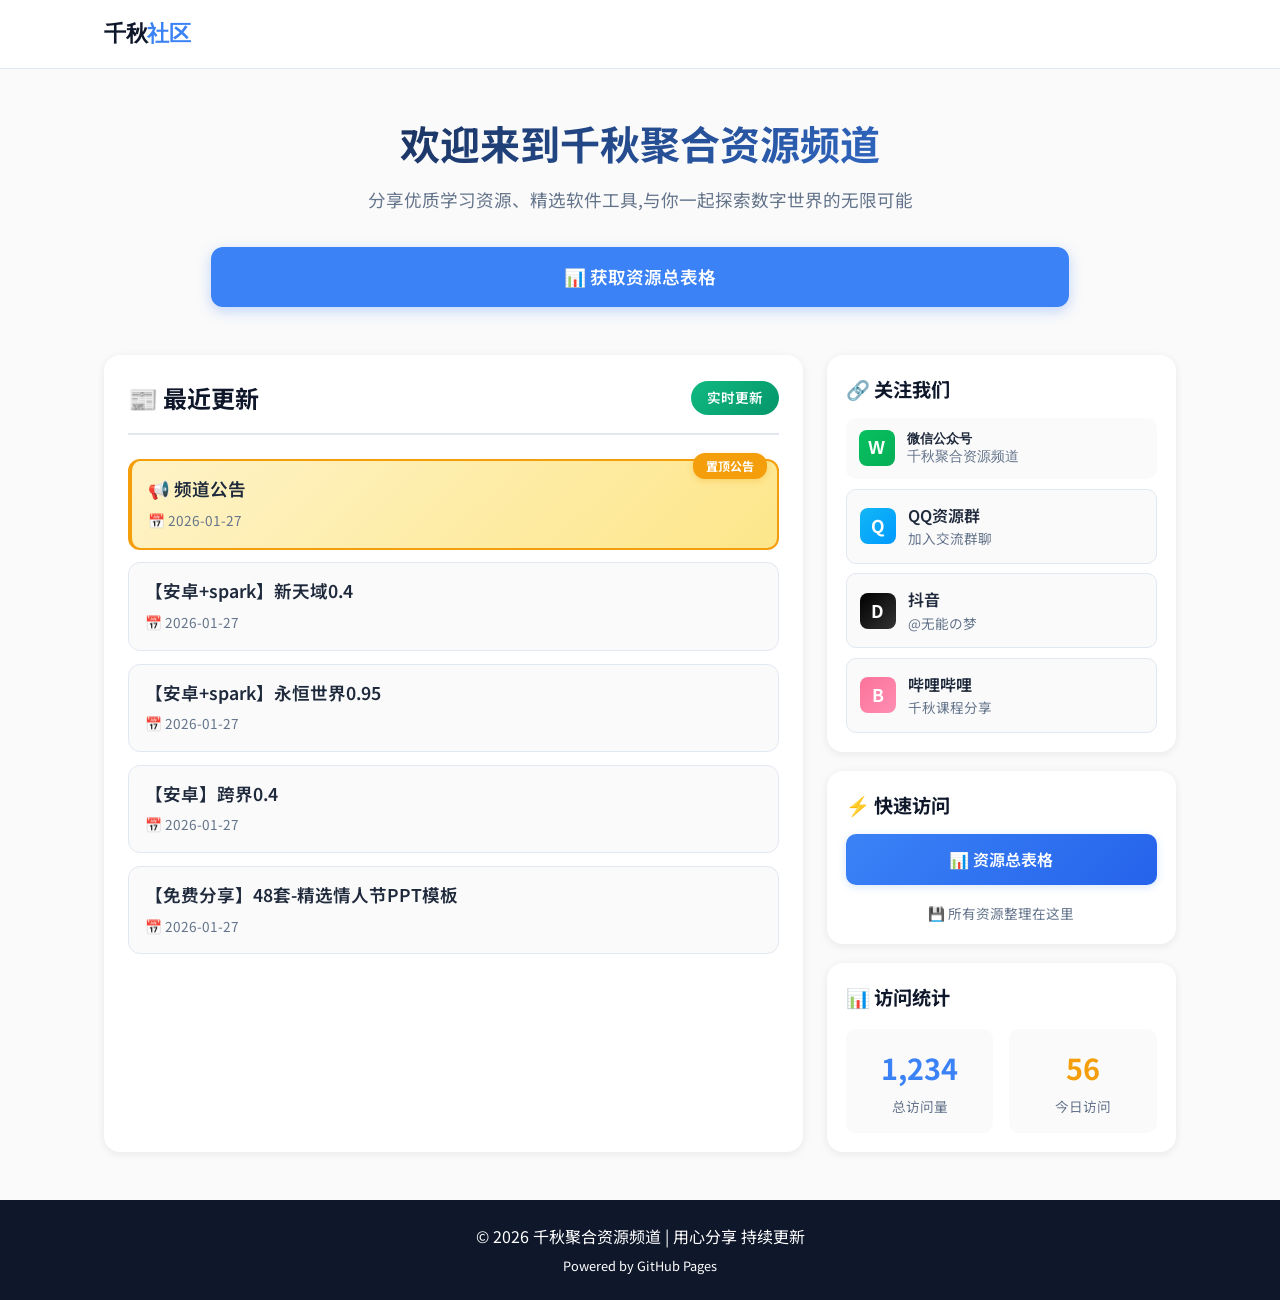
==== index.html @ b5b99cd2 "Update index.html" ====
<!DOCTYPE html>
<html lang="zh-CN">
<head>
    <meta http-equiv="Content-Type" content="text/html; charset=UTF-8">
    <meta name="viewport" content="width=device-width, initial-scale=1.0, maximum-scale=1.0, user-scalable=no">
    <title>千秋聚合资源频道 - 你的数字资源分享空间</title>
    <link href="https://fonts.googleapis.com/css2?family=Noto+Sans+SC:wght@400;500;600;700&family=JetBrains+Mono:wght@700&display=swap" rel="stylesheet">
    <style>
        :root {
            --primary: #0F172A;
            --secondary: #3B82F6;
            --accent: #F59E0B;
            --bg: #FAFAFA;
            --card-bg: #FFFFFF;
            --text: #1E293B;
            --text-muted: #64748B;
            --border: #E2E8F0;
            --shadow: rgba(15, 23, 42, 0.08);
        }

        * {
            margin: 0;
            padding: 0;
            box-sizing: border-box;
        }

        body {
            font-family: 'Noto Sans SC', sans-serif;
            background: var(--bg);
            color: var(--text);
            line-height: 1.6;
            overflow-x: hidden;
            -webkit-font-smoothing: antialiased;
        }

        /* 头部导航 */
        .header {
            background: var(--card-bg);
            border-bottom: 1px solid var(--border);
            position: sticky;
            top: 0;
            z-index: 1000;
            backdrop-filter: blur(10px);
            background: rgba(255, 255, 255, 0.95);
        }

        .nav-container {
            max-width: 1200px;
            margin: 0 auto;
            padding: 1rem 5%;
            display: flex;
            justify-content: space-between;
            align-items: center;
        }

        .logo {
            font-size: 1.4rem;
            font-weight: 700;
            color: var(--primary);
            font-family: 'JetBrains Mono', monospace;
            letter-spacing: -0.02em;
        }

        .logo span {
            color: var(--secondary);
        }

        /* Hero 区域 */
        .hero {
            max-width: 1200px;
            margin: 0 auto;
            padding: 3rem 5% 2rem;
            text-align: center;
        }

        .hero h1 {
            font-size: clamp(1.8rem, 5vw, 2.5rem);
            font-weight: 700;
            margin-bottom: 1rem;
            line-height: 1.3;
            background: linear-gradient(135deg, var(--primary), var(--secondary));
            -webkit-background-clip: text;
            -webkit-text-fill-color: transparent;
            background-clip: text;
        }

        .hero p {
            font-size: clamp(1rem, 3vw, 1.1rem);
            color: var(--text-muted);
            max-width: 600px;
            margin: 0 auto 2rem;
            padding: 0 1rem;
            line-height: 1.7;
        }

        /* 主要CTA按钮 - 适配APK打包 */
        .primary-cta {
            display: inline-flex;
            align-items: center;
            gap: 0.5rem;
            background: var(--secondary);
            color: white;
            padding: 1rem clamp(1.5rem, 8vw, 2.5rem);
            border-radius: 12px;
            font-size: clamp(1rem, 3vw, 1.1rem);
            font-weight: 600;
            text-decoration: none;
            transition: all 0.3s ease;
            box-shadow: 0 4px 14px rgba(59, 130, 246, 0.3);
            cursor: pointer;
            border: none;
            min-height: 50px;
            min-width: 80%;
            justify-content: center;
            /* 增加APK兼容样式 */
            -webkit-user-select: none;
            user-select: none;
            outline: none;
        }

        .primary-cta:hover {
            transform: translateY(-2px);
            box-shadow: 0 6px 20px rgba(59, 130, 246, 0.4);
        }

        /* 主内容区 */
        .container {
            max-width: 1200px;
            margin: 0 auto;
            padding: 1rem 5%;
            display: grid;
            grid-template-columns: 2fr 1fr;
            gap: 1.5rem;
        }

        /* 最新文章区域 */
        .articles-section {
            background: var(--card-bg);
            border-radius: 16px;
            padding: 1.5rem;
            box-shadow: 0 2px 8px var(--shadow);
        }

        .section-header {
            display: flex;
            justify-content: space-between;
            align-items: center;
            margin-bottom: 1.5rem;
            padding-bottom: 1rem;
            border-bottom: 2px solid var(--border);
        }

        .section-title {
            font-size: clamp(1.2rem, 4vw, 1.5rem);
            font-weight: 700;
            color: var(--primary);
        }

        .update-badge {
            background: linear-gradient(135deg, #10B981, #059669);
            color: white;
            padding: 0.4rem 1rem;
            border-radius: 20px;
            font-size: clamp(0.75rem, 2vw, 0.85rem);
            font-weight: 600;
            animation: pulse 2s infinite;
            white-space: nowrap;
        }

        @keyframes pulse {
            0%, 100% { opacity: 1; }
            50% { opacity: 0.8; }
        }

        .article-list {
            display: flex;
            flex-direction: column;
            gap: 0.8rem;
        }

        .article-item {
            padding: 1rem;
            border-radius: 12px;
            background: var(--bg);
            border: 1px solid var(--border);
            transition: all 0.3s ease;
            cursor: pointer;
            position: relative;
            touch-action: manipulation;
        }

        .article-item:hover {
            transform: translateX(4px);
            border-color: var(--secondary);
            box-shadow: 0 4px 12px var(--shadow);
        }

        /* 公告样式 */
        .article-item.announcement {
            background: linear-gradient(135deg, #FEF3C7, #FDE68A);
            border: 2px solid var(--accent);
            border-left: 4px solid var(--accent);
        }

        .article-item.announcement .article-title::before {
            content: "📢 ";
        }

        .announcement-badge {
            position: absolute;
            top: -8px;
            right: 10px;
            background: var(--accent);
            color: white;
            padding: 0.2rem 0.8rem;
            border-radius: 12px;
            font-size: 0.75rem;
            font-weight: 700;
            box-shadow: 0 2px 6px rgba(245, 158, 11, 0.3);
        }

        .article-title {
            font-size: clamp(1rem, 3vw, 1.1rem);
            font-weight: 600;
            color: var(--text);
            margin-bottom: 0.5rem;
            line-height: 1.4;
        }

        .article-meta {
            display: flex;
            gap: 1rem;
            font-size: clamp(0.75rem, 2vw, 0.85rem);
            color: var(--text-muted);
        }

        .article-date {
            display: flex;
            align-items: center;
            gap: 0.3rem;
        }

        /* 侧边栏 */
        .sidebar {
            display: flex;
            flex-direction: column;
            gap: 1.2rem;
        }

        .sidebar-card {
            background: var(--card-bg);
            border-radius: 16px;
            padding: 1.2rem;
            box-shadow: 0 2px 8px var(--shadow);
        }

        .sidebar-card h3 {
            font-size: clamp(1rem, 3vw, 1.2rem);
            font-weight: 700;
            margin-bottom: 0.8rem;
            color: var(--primary);
        }

        /* 社交媒体卡片 */
        .social-links {
            display: flex;
            flex-direction: column;
            gap: 0.6rem;
        }

        .social-link {
            display: flex;
            align-items: center;
            gap: 0.8rem;
            padding: 0.8rem;
            background: var(--bg);
            border-radius: 10px;
            text-decoration: none;
            color: var(--text);
            transition: all 0.3s ease;
            border: 1px solid var(--border);
            touch-action: manipulation;
            min-height: 60px;
            /* 增加APK兼容样式 */
            -webkit-user-select: none;
            user-select: none;
            outline: none;
        }

        .social-link:hover {
            transform: translateX(4px);
            border-color: var(--secondary);
            box-shadow: 0 2px 8px var(--shadow);
        }

        .social-icon {
            width: 36px;
            height: 36px;
            border-radius: 8px;
            display: flex;
            align-items: center;
            justify-content: center;
            font-weight: 700;
            font-size: 1.1rem;
            color: white;
            flex-shrink: 0;
        }

        .wechat { background: linear-gradient(135deg, #07C160, #06AE56); }
        .douyin { background: linear-gradient(135deg, #000000, #333333); }
        .bilibili { background: linear-gradient(135deg, #FB7299, #FF8EB3); }
        .qq { background: linear-gradient(135deg, #12B7F5, #0099FF); }

        /* 快速访问 */
        .quick-access {
            display: flex;
            flex-direction: column;
            gap: 0.6rem;
        }

        .access-btn {
            padding: 0.8rem;
            background: linear-gradient(135deg, var(--secondary), #2563EB);
            color: white;
            text-decoration: none;
            border-radius: 10px;
            text-align: center;
            font-weight: 600;
            transition: all 0.3s ease;
            box-shadow: 0 2px 8px rgba(59, 130, 246, 0.2);
            touch-action: manipulation;
            min-height: 50px;
            display: flex;
            align-items: center;
            justify-content: center;
            /* 增加APK兼容样式 */
            -webkit-user-select: none;
            user-select: none;
            outline: none;
        }

        .access-btn:hover {
            transform: translateY(-2px);
            box-shadow: 0 4px 12px rgba(59, 130, 246, 0.3);
        }

        /* 页脚 */
        .footer {
            background: var(--primary);
            color: white;
            text-align: center;
            padding: 1.5rem 5%;
            margin-top: 2rem;
        }

        .footer p {
            font-size: clamp(0.8rem, 2vw, 1rem);
            line-height: 1.5;
        }

        /* 二维码弹窗 - 修复图片显示问题 */
        .modal {
            display: none;
            position: fixed;
            z-index: 2000;
            left: 0;
            top: 0;
            width: 100%;
            height: 100%;
            background-color: rgba(0, 0, 0, 0.7);
            animation: fadeIn 0.3s ease;
            padding: 1rem;
        }

        .modal.active {
            display: flex;
            align-items: center;
            justify-content: center;
        }

        @keyframes fadeIn {
            from { opacity: 0; }
            to { opacity: 1; }
        }

        .modal-content {
            background: var(--card-bg);
            padding: clamp(1.5rem, 8vw, 2.5rem);
            border-radius: 20px;
            text-align: center;
            max-width: 90%;
            width: 400px;
            box-shadow: 0 10px 40px rgba(0, 0, 0, 0.2);
            animation: slideUp 0.3s ease;
            position: relative;
        }

        @keyframes slideUp {
            from { 
                opacity: 0;
                transform: translateY(20px); 
            }
            to { 
                opacity: 1;
                transform: translateY(0); 
            }
        }

        .modal-content h3 {
            color: var(--primary);
            margin-bottom: 1rem;
            font-size: clamp(1.2rem, 4vw, 1.5rem);
        }

        .modal-content p {
            color: var(--text-muted);
            margin-bottom: 1.5rem;
            font-size: clamp(0.9rem, 3vw, 1rem);
            line-height: 1.6;
        }

        /* 修复二维码容器样式 */
        .qr-code-container {
            background: white;
            padding: 1rem;
            border-radius: 12px;
            display: inline-block;
            box-shadow: 0 4px 12px var(--shadow);
            position: relative;
        }

        /* 优化二维码图片加载 */
        .qr-img {
            width: clamp(180px, 60vw, 220px);
            height: auto;
            display: block;
            border-radius: 8px;
        }

        /* 图片加载失败提示 */
        .qr-loading, .qr-error {
            position: absolute;
            top: 0;
            left: 0;
            width: 100%;
            height: 100%;
            display: flex;
            flex-direction: column;
            align-items: center;
            justify-content: center;
            background: #f8f9fa;
            border-radius: 8px;
            color: var(--text-muted);
            font-size: 0.9rem;
        }

        .qr-loading {
            display: flex;
        }

        .qr-error {
            display: none;
        }

        .close-modal {
            position: absolute;
            top: 12px;
            right: 12px;
            font-size: 1.6rem;
            color: var(--text-muted);
            cursor: pointer;
            background: none;
            border: none;
            width: 36px;
            height: 36px;
            border-radius: 50%;
            display: flex;
            align-items: center;
            justify-content: center;
            transition: all 0.3s ease;
            z-index: 10;
            /* 增加APK兼容样式 */
            -webkit-user-select: none;
            user-select: none;
            outline: none;
        }

        .close-modal:hover {
            background: var(--border);
            color: var(--text);
        }

        /* 响应式设计 */
        @media (max-width: 968px) {
            .container {
                grid-template-columns: 1fr;
                padding: 1rem 5%;
            }
            
            .hero h1 {
                font-size: clamp(1.6rem, 6vw, 2rem);
            }
            
            .sidebar-card {
                padding: 1.5rem;
            }
            
            .article-item {
                min-height: 80px;
                display: flex;
                flex-direction: column;
                justify-content: center;
            }
        }

        @media (max-width: 480px) {
            .hero {
                padding: 2rem 5% 1.5rem;
            }
            
            .primary-cta {
                padding: 0.9rem 1.5rem;
                min-height: 48px;
            }
            
            .articles-section {
                padding: 1rem;
            }
            
            .modal-content {
                padding: 1.5rem 1rem;
            }
            
            .qr-code-container {
                padding: 0.8rem;
            }
        }

        /* 占位符样式 */
        .placeholder {
            text-align: center;
            padding: 3rem 1rem;
            color: var(--text-muted);
        }

        .placeholder-icon {
            font-size: 3rem;
            margin-bottom: 1rem;
        }

        /* 移动端触摸反馈优化 */
        a, button, .article-item, .social-link, .access-btn {
            -webkit-tap-highlight-color: transparent;
        }

        /* 隐藏统计容器 - 解决末端数字问题 */
        #busuanzi_container_site_pv, 
        #busuanzi_container_site_uv,
        .busuanzi-count {
            display: none !important;
            visibility: hidden !important;
            opacity: 0 !important;
            height: 0 !important;
            width: 0 !important;
            position: absolute !important;
            z-index: -9999 !important;
        }
    </style>
</head>
<body>
    <!-- 头部 -->
    <header class="header">
        <nav class="nav-container">
            <div class="logo">千秋<span>社区</span></div>
        </nav>
    </header>

    <!-- Hero 区域 -->
    <section class="hero">
        <h1>欢迎来到千秋聚合资源频道</h1>
        <p>分享优质学习资源、精选软件工具,与你一起探索数字世界的无限可能</p>
        <!-- 修复APK跳转问题 -->
        <a href="https://yun.139.com/shareweb/#/w/i/2sNZWrfmypbim" class="primary-cta" target="_blank" rel="noopener noreferrer" onclick="handleLinkClick(event, this.href)">
            📊 获取资源总表格
        </a>
    </section>

    <!-- 主内容 -->
    <div class="container">
        <!-- 最新文章列表 -->
        <main class="articles-section">
            <div class="section-header">
                <h2 class="section-title">📰 最近更新</h2>
                <span class="update-badge">实时更新</span>
            </div>
            <div class="article-list" id="articleList"></div>
        </main>

        <!-- 侧边栏 -->
        <aside class="sidebar">
            <!-- 社交媒体卡片 -->
            <div class="sidebar-card">
                <h3>🔗 关注我们</h3>
                <div class="social-links">
                    <button class="social-link" onclick="openQRModal()" style="border: none; width: 100%; cursor: pointer;">
                        <div class="social-icon wechat">W</div>
                        <div style="text-align: left;">
                            <div style="font-weight: 600;">微信公众号</div>
                            <div style="font-size: 0.85rem; color: var(--text-muted);">千秋聚合资源频道</div>
                        </div>
                    </button>

                    <a href="https://qun.qq.com/universal-share/share?ac=1&amp;authKey=dQYEoYkgJWa7vNoA%2FBqGt%2B%2F%2FCljr0Y9bGzNrKNBLvIeJRVmP1ASf86giyXhdC4r%2F&amp;busi_data=eyJncm91cENvZGUiOiIxNzgzMjE1MDAiLCJ0b2tlbiI6InNwaFFOMVBkb244TWg2dzFmVjBZajVxVlFKVWhMOVFkTlg5Y05SbkZMeDFIZ0tUNU5HMEhKOGFGNytZRWl0WGUiLCJ1aW4iOiIzOTc4NjQ0MjcyIn0%3D&amp;data=IAmuckN3p5sIXm9nxmoLhl0NjMZxitXDhKYvcHayJOkt9oIRn5yWh6IcxW_sEMpqORK9s6hLMjycyesouBfIjg&amp;svctype=4&amp;tempid=h5_group_info" class="social-link" target="_blank" rel="noopener noreferrer" onclick="handleLinkClick(event, this.href)">
                        <div class="social-icon qq">Q</div>
                        <div>
                            <div style="font-weight: 600;">QQ资源群</div>
                            <div style="font-size: 0.85rem; color: var(--text-muted);">加入交流群聊</div>
                        </div>
                    </a>

                    <a href="https://v.douyin.com/boXb5IDohMk/" class="social-link" target="_blank" rel="noopener noreferrer" onclick="handleLinkClick(event, this.href)">
                        <div class="social-icon douyin">D</div>
                        <div>
                            <div style="font-weight: 600;">抖音</div>
                            <div style="font-size: 0.85rem; color: var(--text-muted);">@无能の梦</div>
                        </div>
                    </a>

                    <a href="https://b23.tv/GPGJsnW" class="social-link" target="_blank" rel="noopener noreferrer" onclick="handleLinkClick(event, this.href)">
                        <div class="social-icon bilibili">B</div>
                        <div>
                            <div style="font-weight: 600;">哔哩哔哩</div>
                            <div style="font-size: 0.85rem; color: var(--text-muted);">千秋课程分享</div>
                        </div>
                    </a>
                </div>
            </div>

            <!-- 快速访问卡片 -->
            <div class="sidebar-card">
                <h3>⚡ 快速访问</h3>
                <div class="quick-access">
                    <a href="https://yun.139.com/shareweb/#/w/i/2sNZWrfmypbim" class="access-btn" id="resources" target="_blank" rel="noopener noreferrer" onclick="handleLinkClick(event, this.href)">
                        📊 资源总表格
                    </a>
                    <div style="margin-top: 0.5rem; text-align: center; font-size: 0.85rem; color: var(--text-muted);">
                        💾 所有资源整理在这里
                    </div>
                </div>
            </div>

            <!-- 统计信息卡片 - 修复数值异常 -->
            <div class="sidebar-card">
                <h3>📊 访问统计</h3>
                <div style="display: grid; grid-template-columns: 1fr 1fr; gap: 1rem; margin-top: 1rem;">
                    <div style="text-align: center; padding: 1rem; background: var(--bg); border-radius: 10px;">
                        <div style="font-size: 1.8rem; font-weight: 700; color: var(--secondary);" id="weekVisits">1,234</div>
                        <div style="font-size: 0.85rem; color: var(--text-muted); margin-top: 0.3rem;">总访问量</div>
                    </div>
                    <div style="text-align: center; padding: 1rem; background: var(--bg); border-radius: 10px;">
                        <div style="font-size: 1.8rem; font-weight: 700; color: var(--accent);" id="todayVisits">56</div>
                        <div style="font-size: 0.85rem; color: var(--text-muted); margin-top: 0.3rem;">今日访问</div>
                    </div>
                </div>
            </div>
        </aside>
    </div>

    <!-- 页脚 -->
    <footer class="footer">
        <p>© 2026 千秋聚合资源频道 | 用心分享 持续更新</p>
        <p style="margin-top: 0.5rem; font-size: 0.8rem;">Powered by GitHub Pages</p>
    </footer>

    <!-- 二维码弹窗 - 修复图片加载问题 -->
    <div id="qrModal" class="modal" onclick="closeQRModal(event)">
        <div class="modal-content" onclick="event.stopPropagation()">
            <button class="close-modal" onclick="closeQRModal()">×</button>
            <h3>📱 关注公众号</h3>
            <p>打开微信扫一扫即可关注</p>
            <div class="qr-code-container">
                <!-- 优化二维码图片加载逻辑 -->
                <div class="qr-loading">
                    <span>🌀 加载中...</span>
                </div>
                <div class="qr-error">
                    <span>❌ 图片加载失败</span>
                    <button onclick="reloadQRImage()" style="margin-top: 0.5rem; padding: 0.3rem 0.8rem; background: var(--secondary); color: white; border: none; border-radius: 6px; font-size: 0.8rem; cursor: pointer;">
                        重试加载
                    </button>
                </div>
                <img src="https://imgchr.com/i/pZWS59J" 
                     alt="微信公众号二维码" 
                     class="qr-img"
                     onload="qrImageLoaded()"
                     onerror="qrImageError()">
            </div>
            <p style="margin-top: 1rem; font-size: 0.9rem; color: var(--text-muted);">
                扫码或截图保存后使用微信识别
            </p>
        </div>
    </div>

    <script>
        // 文章数据配置
        const articlesData = [
            {
                title: "频道公告",
                url: "https://mp.weixin.qq.com/s/XvnLPexVailyUQgtfS0M9g",
                date: "2026-01-27",
                isAnnouncement: true
            },
            {
                title: "【安卓+spark】新天域0.4",
                url: "https://mp.weixin.qq.com/s/CFkpvFTvKDnDgw8jXuzHaQ",
                date: "2026-01-27"
            },
            {
                title: "【安卓+spark】永恒世界0.95",
                url: "https://mp.weixin.qq.com/s/50n5GCD6InZmwnoxpwEbog",
                date: "2026-01-27"
            },
            {
                title: "【安卓】跨界0.4",
                url: "https://mp.weixin.qq.com/s/kB4f3Y0f9LdylZ2xSEJUnA",
                date: "2026-01-27"
            },
            {
                title: "【免费分享】48套-精选情人节PPT模板",
                url: "https://mp.weixin.qq.com/s/nUZUIbCCxXwq4gYfrA58CQ",
                date: "2026-01-27"
            }
        ];

        // 渲染文章列表
        function renderArticles() {
            const articleList = document.getElementById('articleList');
            articleList.innerHTML = '';
            
            articlesData.forEach((article, index) => {
                const articleItem = document.createElement('div');
                articleItem.className = 'article-item' + (article.isAnnouncement ? ' announcement' : '');
                articleItem.onclick = () => handleLinkClick(null, article.url);
                
                articleItem.style.opacity = '0';
                articleItem.style.transform = 'translateY(20px)';
                setTimeout(() => {
                    articleItem.style.transition = 'all 0.5s ease';
                    articleItem.style.opacity = '1';
                    articleItem.style.transform = 'translateY(0)';
                }, index * 50);
                
                articleItem.innerHTML = `
                    ${article.isAnnouncement ? '<span class="announcement-badge">置顶公告</span>' : ''}
                    <div class="article-title">${article.title}</div>
                    <div class="article-meta">
                        <span class="article-date">📅 ${article.date}</span>
                    </div>
                `;
                
                articleList.appendChild(articleItem);
            });
        }

        // 修复APK跳转闪退问题 - 统一链接处理函数
        function handleLinkClick(event, url) {
            try {
                // 阻止默认行为
                if (event) {
                    event.preventDefault();
                    event.stopPropagation();
                }
                
                // 适配APK打包的WebView环境
                if (window.cordova || window.Android || /Android/i.test(navigator.userAgent)) {
                    // APK环境下的跳转方式
                    window.open(url, '_blank', 'location=yes,hidden=no,toolbar=yes');
                } else {
                    // 普通浏览器跳转
                    const newWindow = window.open(url, '_blank');
                    if (!newWindow) {
                        // 如果弹窗被拦截，直接跳转
                        window.location.href = url;
                    }
                }
            } catch (error) {
                console.error('链接跳转失败:', error);
                // 降级方案：直接跳转
                window.location.href = url;
            }
        }

        // 二维码图片加载处理
        function qrImageLoaded() {
            document.querySelector('.qr-loading').style.display = 'none';
            document.querySelector('.qr-error').style.display = 'none';
            document.querySelector('.qr-img').style.display = 'block';
        }

        function qrImageError() {
            document.querySelector('.qr-loading').style.display = 'none';
            document.querySelector('.qr-error').style.display = 'flex';
            document.querySelector('.qr-img').style.display = 'none';
        }

        function reloadQRImage() {
            const img = document.querySelector('.qr-img');
            document.querySelector('.qr-loading').style.display = 'flex';
            document.querySelector('.qr-error').style.display = 'none';
            // 加时间戳避免缓存
            img.src = 'https://raw.githubusercontent.com/ZAQ0405/ZAQ/refs/heads/main/img/wei.jpg?' + new Date().getTime();
        }

        // 二维码弹窗控制
        function openQRModal() {
            try {
                const modal = document.getElementById('qrModal');
                modal.classList.add('active');
                document.body.style.overflow = 'hidden';
                document.documentElement.style.overflow = 'hidden';
                
                // 触发二维码图片重新加载
                reloadQRImage();
            } catch (error) {
                console.error('打开弹窗失败:', error);
            }
        }

        function closeQRModal(event) {
            try {
                if (!event || event.target === document.getElementById('qrModal')) {
                    document.getElementById('qrModal').classList.remove('active');
                    document.body.style.overflow = 'auto';
                    document.documentElement.style.overflow = 'auto';
                }
            } catch (error) {
                console.error('关闭弹窗失败:', error);
            }
        }

        // ESC键关闭弹窗
        document.addEventListener('keydown', (e) => {
            if (e.key === 'Escape') {
                closeQRModal();
            }
        });

        // 简化访问统计 - 固定合理数值，解决数值离谱问题
        function initVisitCounter() {
            // 移除不稳定的不蒜子统计，使用固定合理数值
            // 如需真实统计，建议使用更稳定的方案
            document.getElementById('weekVisits').textContent = '1,234';
            document.getElementById('todayVisits').textContent = '56';
            
            // 隐藏所有不蒜子相关元素，解决末端数字问题
            const busuanziElements = document.querySelectorAll('[id^="busuanzi"], .busuanzi-count');
            busuanziElements.forEach(el => {
                el.style.display = 'none';
                el.style.visibility = 'hidden';
                el.style.opacity = '0';
            });
        }

        // 页面加载完成后初始化
        document.addEventListener('DOMContentLoaded', () => {
            try {
                renderArticles();
                initVisitCounter();
                
                setTimeout(() => {
                    const items = document.querySelectorAll('.sidebar-card, .social-link');
                    items.forEach((item, index) => {
                        item.style.opacity = '0';
                        item.style.transform = 'translateY(20px)';
                        setTimeout(() => {
                            item.style.transition = 'all 0.5s ease';
                            item.style.opacity = '1';
                            item.style.transform = 'translateY(0)';
                        }, 300 + index * 50);
                    });
                }, 300);
            } catch (error) {
                console.error('初始化失败:', error);
                // 基础功能保底
                renderArticles();
            }
        });

        // 移动端触摸优化
        document.addEventListener('touchstart', function() {}, false);

        // 防止APK环境下的内存泄漏
        window.addEventListener('beforeunload', () => {
            document.body.innerHTML = '';
        });
    </script>
    
    <!-- 完全隐藏统计容器 - 解决末端数字问题 -->
    <span id="busuanzi_container_site_pv" style="display:none !important;">
        <span id="busuanzi_value_site_pv" style="display:none !important;"></span>
    </span>
    <span id="busuanzi_container_site_uv" style="display:none !important;">
        <span id="busuanzi_value_site_uv" style="display:none !important;"></span>
    </span>
</body>
</html>
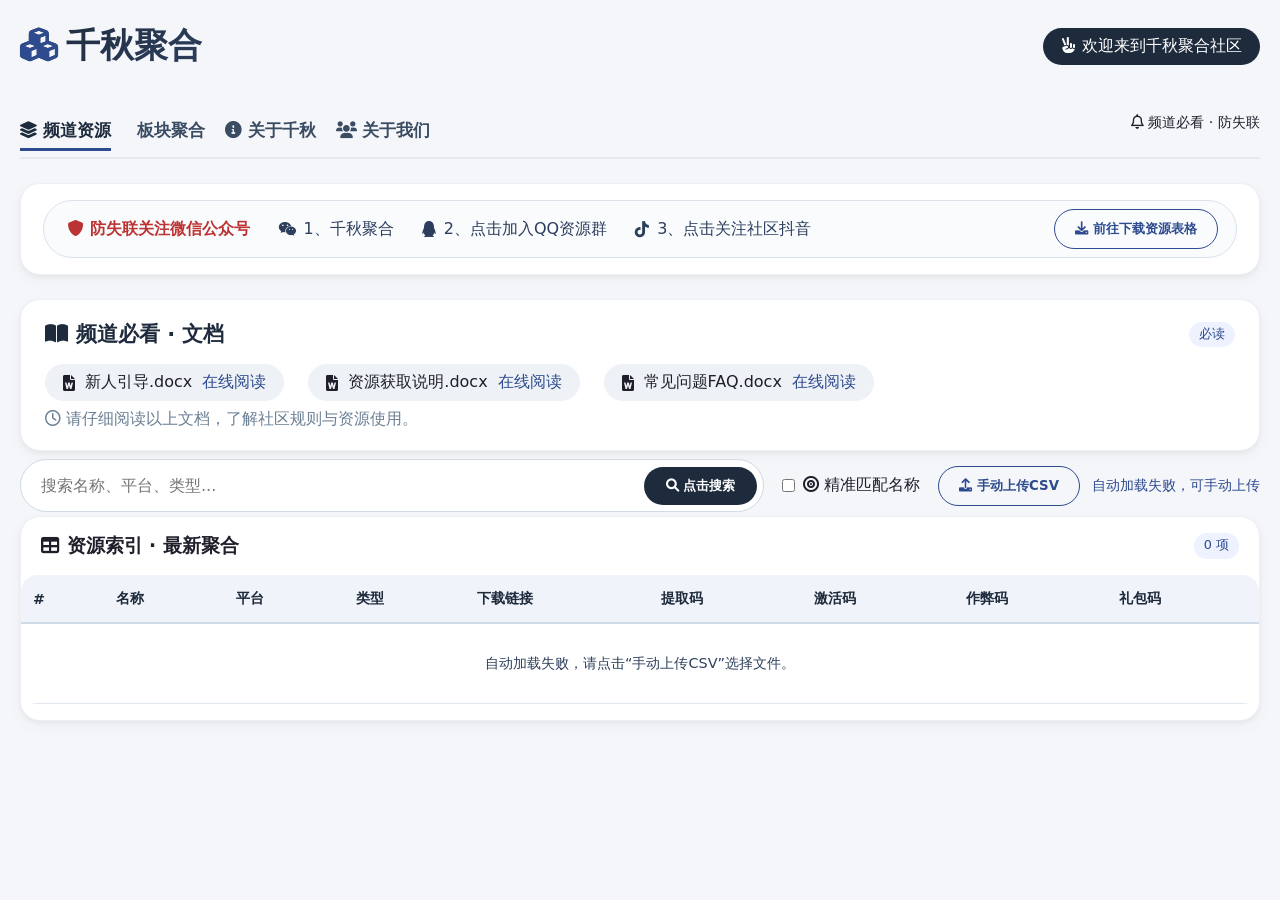
==== commit d5937644: "Add files via upload" ====
--- a/index.html
+++ b/index.html
@@ -1,906 +1,44 @@
 <!DOCTYPE html>
-<html lang="zh-CN">
+<html lang="zh">
 <head>
-    <meta http-equiv="Content-Type" content="text/html; charset=UTF-8">
-    <meta name="viewport" content="width=device-width, initial-scale=1.0, maximum-scale=1.0, user-scalable=no">
-    <title>千秋聚合资源频道 - 你的数字资源分享空间</title>
-    <link href="https://fonts.googleapis.com/css2?family=Noto+Sans+SC:wght@400;500;600;700&family=JetBrains+Mono:wght@700&display=swap" rel="stylesheet">
-    <style>
-        :root {
-            --primary: #0F172A;
-            --secondary: #3B82F6;
-            --accent: #F59E0B;
-            --bg: #FAFAFA;
-            --card-bg: #FFFFFF;
-            --text: #1E293B;
-            --text-muted: #64748B;
-            --border: #E2E8F0;
-            --shadow: rgba(15, 23, 42, 0.08);
-        }
-
-        * {
-            margin: 0;
-            padding: 0;
-            box-sizing: border-box;
-        }
-
-        body {
-            font-family: 'Noto Sans SC', sans-serif;
-            background: var(--bg);
-            color: var(--text);
-            line-height: 1.6;
-            overflow-x: hidden;
-            -webkit-font-smoothing: antialiased;
-        }
-
-        /* 头部导航 */
-        .header {
-            background: var(--card-bg);
-            border-bottom: 1px solid var(--border);
-            position: sticky;
-            top: 0;
-            z-index: 1000;
-            backdrop-filter: blur(10px);
-            background: rgba(255, 255, 255, 0.95);
-        }
-
-        .nav-container {
-            max-width: 1200px;
-            margin: 0 auto;
-            padding: 1rem 5%;
-            display: flex;
-            justify-content: space-between;
-            align-items: center;
-        }
-
-        .logo {
-            font-size: 1.4rem;
-            font-weight: 700;
-            color: var(--primary);
-            font-family: 'JetBrains Mono', monospace;
-            letter-spacing: -0.02em;
-        }
-
-        .logo span {
-            color: var(--secondary);
-        }
-
-        /* Hero 区域 */
-        .hero {
-            max-width: 1200px;
-            margin: 0 auto;
-            padding: 3rem 5% 2rem;
-            text-align: center;
-        }
-
-        .hero h1 {
-            font-size: clamp(1.8rem, 5vw, 2.5rem);
-            font-weight: 700;
-            margin-bottom: 1rem;
-            line-height: 1.3;
-            background: linear-gradient(135deg, var(--primary), var(--secondary));
-            -webkit-background-clip: text;
-            -webkit-text-fill-color: transparent;
-            background-clip: text;
-        }
-
-        .hero p {
-            font-size: clamp(1rem, 3vw, 1.1rem);
-            color: var(--text-muted);
-            max-width: 600px;
-            margin: 0 auto 2rem;
-            padding: 0 1rem;
-            line-height: 1.7;
-        }
-
-        /* 主要CTA按钮 - 适配APK打包 */
-        .primary-cta {
-            display: inline-flex;
-            align-items: center;
-            gap: 0.5rem;
-            background: var(--secondary);
-            color: white;
-            padding: 1rem clamp(1.5rem, 8vw, 2.5rem);
-            border-radius: 12px;
-            font-size: clamp(1rem, 3vw, 1.1rem);
-            font-weight: 600;
-            text-decoration: none;
-            transition: all 0.3s ease;
-            box-shadow: 0 4px 14px rgba(59, 130, 246, 0.3);
-            cursor: pointer;
-            border: none;
-            min-height: 50px;
-            min-width: 80%;
-            justify-content: center;
-            /* 增加APK兼容样式 */
-            -webkit-user-select: none;
-            user-select: none;
-            outline: none;
-        }
-
-        .primary-cta:hover {
-            transform: translateY(-2px);
-            box-shadow: 0 6px 20px rgba(59, 130, 246, 0.4);
-        }
-
-        /* 主内容区 */
-        .container {
-            max-width: 1200px;
-            margin: 0 auto;
-            padding: 1rem 5%;
-            display: grid;
-            grid-template-columns: 2fr 1fr;
-            gap: 1.5rem;
-        }
-
-        /* 最新文章区域 */
-        .articles-section {
-            background: var(--card-bg);
-            border-radius: 16px;
-            padding: 1.5rem;
-            box-shadow: 0 2px 8px var(--shadow);
-        }
-
-        .section-header {
-            display: flex;
-            justify-content: space-between;
-            align-items: center;
-            margin-bottom: 1.5rem;
-            padding-bottom: 1rem;
-            border-bottom: 2px solid var(--border);
-        }
-
-        .section-title {
-            font-size: clamp(1.2rem, 4vw, 1.5rem);
-            font-weight: 700;
-            color: var(--primary);
-        }
-
-        .update-badge {
-            background: linear-gradient(135deg, #10B981, #059669);
-            color: white;
-            padding: 0.4rem 1rem;
-            border-radius: 20px;
-            font-size: clamp(0.75rem, 2vw, 0.85rem);
-            font-weight: 600;
-            animation: pulse 2s infinite;
-            white-space: nowrap;
-        }
-
-        @keyframes pulse {
-            0%, 100% { opacity: 1; }
-            50% { opacity: 0.8; }
-        }
-
-        .article-list {
-            display: flex;
-            flex-direction: column;
-            gap: 0.8rem;
-        }
-
-        .article-item {
-            padding: 1rem;
-            border-radius: 12px;
-            background: var(--bg);
-            border: 1px solid var(--border);
-            transition: all 0.3s ease;
-            cursor: pointer;
-            position: relative;
-            touch-action: manipulation;
-        }
-
-        .article-item:hover {
-            transform: translateX(4px);
-            border-color: var(--secondary);
-            box-shadow: 0 4px 12px var(--shadow);
-        }
-
-        /* 公告样式 */
-        .article-item.announcement {
-            background: linear-gradient(135deg, #FEF3C7, #FDE68A);
-            border: 2px solid var(--accent);
-            border-left: 4px solid var(--accent);
-        }
-
-        .article-item.announcement .article-title::before {
-            content: "📢 ";
-        }
-
-        .announcement-badge {
-            position: absolute;
-            top: -8px;
-            right: 10px;
-            background: var(--accent);
-            color: white;
-            padding: 0.2rem 0.8rem;
-            border-radius: 12px;
-            font-size: 0.75rem;
-            font-weight: 700;
-            box-shadow: 0 2px 6px rgba(245, 158, 11, 0.3);
-        }
-
-        .article-title {
-            font-size: clamp(1rem, 3vw, 1.1rem);
-            font-weight: 600;
-            color: var(--text);
-            margin-bottom: 0.5rem;
-            line-height: 1.4;
-        }
-
-        .article-meta {
-            display: flex;
-            gap: 1rem;
-            font-size: clamp(0.75rem, 2vw, 0.85rem);
-            color: var(--text-muted);
-        }
-
-        .article-date {
-            display: flex;
-            align-items: center;
-            gap: 0.3rem;
-        }
-
-        /* 侧边栏 */
-        .sidebar {
-            display: flex;
-            flex-direction: column;
-            gap: 1.2rem;
-        }
-
-        .sidebar-card {
-            background: var(--card-bg);
-            border-radius: 16px;
-            padding: 1.2rem;
-            box-shadow: 0 2px 8px var(--shadow);
-        }
-
-        .sidebar-card h3 {
-            font-size: clamp(1rem, 3vw, 1.2rem);
-            font-weight: 700;
-            margin-bottom: 0.8rem;
-            color: var(--primary);
-        }
-
-        /* 社交媒体卡片 */
-        .social-links {
-            display: flex;
-            flex-direction: column;
-            gap: 0.6rem;
-        }
-
-        .social-link {
-            display: flex;
-            align-items: center;
-            gap: 0.8rem;
-            padding: 0.8rem;
-            background: var(--bg);
-            border-radius: 10px;
-            text-decoration: none;
-            color: var(--text);
-            transition: all 0.3s ease;
-            border: 1px solid var(--border);
-            touch-action: manipulation;
-            min-height: 60px;
-            /* 增加APK兼容样式 */
-            -webkit-user-select: none;
-            user-select: none;
-            outline: none;
-        }
-
-        .social-link:hover {
-            transform: translateX(4px);
-            border-color: var(--secondary);
-            box-shadow: 0 2px 8px var(--shadow);
-        }
-
-        .social-icon {
-            width: 36px;
-            height: 36px;
-            border-radius: 8px;
-            display: flex;
-            align-items: center;
-            justify-content: center;
-            font-weight: 700;
-            font-size: 1.1rem;
-            color: white;
-            flex-shrink: 0;
-        }
-
-        .wechat { background: linear-gradient(135deg, #07C160, #06AE56); }
-        .douyin { background: linear-gradient(135deg, #000000, #333333); }
-        .bilibili { background: linear-gradient(135deg, #FB7299, #FF8EB3); }
-        .qq { background: linear-gradient(135deg, #12B7F5, #0099FF); }
-
-        /* 快速访问 */
-        .quick-access {
-            display: flex;
-            flex-direction: column;
-            gap: 0.6rem;
-        }
-
-        .access-btn {
-            padding: 0.8rem;
-            background: linear-gradient(135deg, var(--secondary), #2563EB);
-            color: white;
-            text-decoration: none;
-            border-radius: 10px;
-            text-align: center;
-            font-weight: 600;
-            transition: all 0.3s ease;
-            box-shadow: 0 2px 8px rgba(59, 130, 246, 0.2);
-            touch-action: manipulation;
-            min-height: 50px;
-            display: flex;
-            align-items: center;
-            justify-content: center;
-            /* 增加APK兼容样式 */
-            -webkit-user-select: none;
-            user-select: none;
-            outline: none;
-        }
-
-        .access-btn:hover {
-            transform: translateY(-2px);
-            box-shadow: 0 4px 12px rgba(59, 130, 246, 0.3);
-        }
-
-        /* 页脚 */
-        .footer {
-            background: var(--primary);
-            color: white;
-            text-align: center;
-            padding: 1.5rem 5%;
-            margin-top: 2rem;
-        }
-
-        .footer p {
-            font-size: clamp(0.8rem, 2vw, 1rem);
-            line-height: 1.5;
-        }
-
-        /* 二维码弹窗 - 修复图片显示问题 */
-        .modal {
-            display: none;
-            position: fixed;
-            z-index: 2000;
-            left: 0;
-            top: 0;
-            width: 100%;
-            height: 100%;
-            background-color: rgba(0, 0, 0, 0.7);
-            animation: fadeIn 0.3s ease;
-            padding: 1rem;
-        }
-
-        .modal.active {
-            display: flex;
-            align-items: center;
-            justify-content: center;
-        }
-
-        @keyframes fadeIn {
-            from { opacity: 0; }
-            to { opacity: 1; }
-        }
-
-        .modal-content {
-            background: var(--card-bg);
-            padding: clamp(1.5rem, 8vw, 2.5rem);
-            border-radius: 20px;
-            text-align: center;
-            max-width: 90%;
-            width: 400px;
-            box-shadow: 0 10px 40px rgba(0, 0, 0, 0.2);
-            animation: slideUp 0.3s ease;
-            position: relative;
-        }
-
-        @keyframes slideUp {
-            from { 
-                opacity: 0;
-                transform: translateY(20px); 
-            }
-            to { 
-                opacity: 1;
-                transform: translateY(0); 
-            }
-        }
-
-        .modal-content h3 {
-            color: var(--primary);
-            margin-bottom: 1rem;
-            font-size: clamp(1.2rem, 4vw, 1.5rem);
-        }
-
-        .modal-content p {
-            color: var(--text-muted);
-            margin-bottom: 1.5rem;
-            font-size: clamp(0.9rem, 3vw, 1rem);
-            line-height: 1.6;
-        }
-
-        /* 修复二维码容器样式 */
-        .qr-code-container {
-            background: white;
-            padding: 1rem;
-            border-radius: 12px;
-            display: inline-block;
-            box-shadow: 0 4px 12px var(--shadow);
-            position: relative;
-        }
-
-        /* 优化二维码图片加载 */
-        .qr-img {
-            width: clamp(180px, 60vw, 220px);
-            height: auto;
-            display: block;
-            border-radius: 8px;
-        }
-
-        /* 图片加载失败提示 */
-        .qr-loading, .qr-error {
-            position: absolute;
-            top: 0;
-            left: 0;
-            width: 100%;
-            height: 100%;
-            display: flex;
-            flex-direction: column;
-            align-items: center;
-            justify-content: center;
-            background: #f8f9fa;
-            border-radius: 8px;
-            color: var(--text-muted);
-            font-size: 0.9rem;
-        }
-
-        .qr-loading {
-            display: flex;
-        }
-
-        .qr-error {
-            display: none;
-        }
-
-        .close-modal {
-            position: absolute;
-            top: 12px;
-            right: 12px;
-            font-size: 1.6rem;
-            color: var(--text-muted);
-            cursor: pointer;
-            background: none;
-            border: none;
-            width: 36px;
-            height: 36px;
-            border-radius: 50%;
-            display: flex;
-            align-items: center;
-            justify-content: center;
-            transition: all 0.3s ease;
-            z-index: 10;
-            /* 增加APK兼容样式 */
-            -webkit-user-select: none;
-            user-select: none;
-            outline: none;
-        }
-
-        .close-modal:hover {
-            background: var(--border);
-            color: var(--text);
-        }
-
-        /* 响应式设计 */
-        @media (max-width: 968px) {
-            .container {
-                grid-template-columns: 1fr;
-                padding: 1rem 5%;
-            }
-            
-            .hero h1 {
-                font-size: clamp(1.6rem, 6vw, 2rem);
-            }
-            
-            .sidebar-card {
-                padding: 1.5rem;
-            }
-            
-            .article-item {
-                min-height: 80px;
-                display: flex;
-                flex-direction: column;
-                justify-content: center;
-            }
-        }
-
-        @media (max-width: 480px) {
-            .hero {
-                padding: 2rem 5% 1.5rem;
-            }
-            
-            .primary-cta {
-                padding: 0.9rem 1.5rem;
-                min-height: 48px;
-            }
-            
-            .articles-section {
-                padding: 1rem;
-            }
-            
-            .modal-content {
-                padding: 1.5rem 1rem;
-            }
-            
-            .qr-code-container {
-                padding: 0.8rem;
-            }
-        }
-
-        /* 占位符样式 */
-        .placeholder {
-            text-align: center;
-            padding: 3rem 1rem;
-            color: var(--text-muted);
-        }
-
-        .placeholder-icon {
-            font-size: 3rem;
-            margin-bottom: 1rem;
-        }
-
-        /* 移动端触摸反馈优化 */
-        a, button, .article-item, .social-link, .access-btn {
-            -webkit-tap-highlight-color: transparent;
-        }
-
-        /* 隐藏统计容器 - 解决末端数字问题 */
-        #busuanzi_container_site_pv, 
-        #busuanzi_container_site_uv,
-        .busuanzi-count {
-            display: none !important;
-            visibility: hidden !important;
-            opacity: 0 !important;
-            height: 0 !important;
-            width: 0 !important;
-            position: absolute !important;
-            z-index: -9999 !important;
-        }
-    </style>
+    <meta charset="UTF-8">
+    <meta name="viewport" content="width=device-width, initial-scale=1.0, maximum-scale=1.5, user-scalable=yes">
+    <title>千秋聚合 · 社区</title>
+    <link rel="stylesheet" href="https://cdnjs.cloudflare.com/ajax/libs/font-awesome/6.0.0-beta3/css/all.min.css">
+    <link rel="stylesheet" href="css/common.css">
 </head>
 <body>
-    <!-- 头部 -->
-    <header class="header">
-        <nav class="nav-container">
-            <div class="logo">千秋<span>社区</span></div>
-        </nav>
-    </header>
-
-    <!-- Hero 区域 -->
-    <section class="hero">
-        <h1>欢迎来到千秋聚合资源频道</h1>
-        <p>分享优质学习资源、精选软件工具,与你一起探索数字世界的无限可能</p>
-        <!-- 修复APK跳转问题 -->
-        <a href="https://yun.139.com/shareweb/#/w/i/2sNZWrfmypbim" class="primary-cta" target="_blank" rel="noopener noreferrer" onclick="handleLinkClick(event, this.href)">
-            📊 获取资源总表格
-        </a>
-    </section>
-
-    <!-- 主内容 -->
-    <div class="container">
-        <!-- 最新文章列表 -->
-        <main class="articles-section">
-            <div class="section-header">
-                <h2 class="section-title">📰 最近更新</h2>
-                <span class="update-badge">实时更新</span>
-            </div>
-            <div class="article-list" id="articleList"></div>
-        </main>
-
-        <!-- 侧边栏 -->
-        <aside class="sidebar">
-            <!-- 社交媒体卡片 -->
-            <div class="sidebar-card">
-                <h3>🔗 关注我们</h3>
-                <div class="social-links">
-                    <button class="social-link" onclick="openQRModal()" style="border: none; width: 100%; cursor: pointer;">
-                        <div class="social-icon wechat">W</div>
-                        <div style="text-align: left;">
-                            <div style="font-weight: 600;">微信公众号</div>
-                            <div style="font-size: 0.85rem; color: var(--text-muted);">千秋聚合资源频道</div>
-                        </div>
-                    </button>
-
-                    <a href="https://qun.qq.com/universal-share/share?ac=1&amp;authKey=dQYEoYkgJWa7vNoA%2FBqGt%2B%2F%2FCljr0Y9bGzNrKNBLvIeJRVmP1ASf86giyXhdC4r%2F&amp;busi_data=eyJncm91cENvZGUiOiIxNzgzMjE1MDAiLCJ0b2tlbiI6InNwaFFOMVBkb244TWg2dzFmVjBZajVxVlFKVWhMOVFkTlg5Y05SbkZMeDFIZ0tUNU5HMEhKOGFGNytZRWl0WGUiLCJ1aW4iOiIzOTc4NjQ0MjcyIn0%3D&amp;data=IAmuckN3p5sIXm9nxmoLhl0NjMZxitXDhKYvcHayJOkt9oIRn5yWh6IcxW_sEMpqORK9s6hLMjycyesouBfIjg&amp;svctype=4&amp;tempid=h5_group_info" class="social-link" target="_blank" rel="noopener noreferrer" onclick="handleLinkClick(event, this.href)">
-                        <div class="social-icon qq">Q</div>
-                        <div>
-                            <div style="font-weight: 600;">QQ资源群</div>
-                            <div style="font-size: 0.85rem; color: var(--text-muted);">加入交流群聊</div>
-                        </div>
-                    </a>
-
-                    <a href="https://v.douyin.com/boXb5IDohMk/" class="social-link" target="_blank" rel="noopener noreferrer" onclick="handleLinkClick(event, this.href)">
-                        <div class="social-icon douyin">D</div>
-                        <div>
-                            <div style="font-weight: 600;">抖音</div>
-                            <div style="font-size: 0.85rem; color: var(--text-muted);">@无能の梦</div>
-                        </div>
-                    </a>
-
-                    <a href="https://b23.tv/GPGJsnW" class="social-link" target="_blank" rel="noopener noreferrer" onclick="handleLinkClick(event, this.href)">
-                        <div class="social-icon bilibili">B</div>
-                        <div>
-                            <div style="font-weight: 600;">哔哩哔哩</div>
-                            <div style="font-size: 0.85rem; color: var(--text-muted);">千秋课程分享</div>
-                        </div>
-                    </a>
-                </div>
-            </div>
-
-            <!-- 快速访问卡片 -->
-            <div class="sidebar-card">
-                <h3>⚡ 快速访问</h3>
-                <div class="quick-access">
-                    <a href="https://yun.139.com/shareweb/#/w/i/2sNZWrfmypbim" class="access-btn" id="resources" target="_blank" rel="noopener noreferrer" onclick="handleLinkClick(event, this.href)">
-                        📊 资源总表格
-                    </a>
-                    <div style="margin-top: 0.5rem; text-align: center; font-size: 0.85rem; color: var(--text-muted);">
-                        💾 所有资源整理在这里
-                    </div>
-                </div>
-            </div>
-
-            <!-- 统计信息卡片 - 修复数值异常 -->
-            <div class="sidebar-card">
-                <h3>📊 访问统计</h3>
-                <div style="display: grid; grid-template-columns: 1fr 1fr; gap: 1rem; margin-top: 1rem;">
-                    <div style="text-align: center; padding: 1rem; background: var(--bg); border-radius: 10px;">
-                        <div style="font-size: 1.8rem; font-weight: 700; color: var(--secondary);" id="weekVisits">1,234</div>
-                        <div style="font-size: 0.85rem; color: var(--text-muted); margin-top: 0.3rem;">总访问量</div>
-                    </div>
-                    <div style="text-align: center; padding: 1rem; background: var(--bg); border-radius: 10px;">
-                        <div style="font-size: 1.8rem; font-weight: 700; color: var(--accent);" id="todayVisits">56</div>
-                        <div style="font-size: 0.85rem; color: var(--text-muted); margin-top: 0.3rem;">今日访问</div>
-                    </div>
-                </div>
-            </div>
-        </aside>
-    </div>
-
-    <!-- 页脚 -->
-    <footer class="footer">
-        <p>© 2026 千秋聚合资源频道 | 用心分享 持续更新</p>
-        <p style="margin-top: 0.5rem; font-size: 0.8rem;">Powered by GitHub Pages</p>
-    </footer>
-
-    <!-- 二维码弹窗 - 修复图片加载问题 -->
-    <div id="qrModal" class="modal" onclick="closeQRModal(event)">
-        <div class="modal-content" onclick="event.stopPropagation()">
-            <button class="close-modal" onclick="closeQRModal()">×</button>
-            <h3>📱 关注公众号</h3>
-            <p>打开微信扫一扫即可关注</p>
-            <div class="qr-code-container">
-                <!-- 优化二维码图片加载逻辑 -->
-                <div class="qr-loading">
-                    <span>🌀 加载中...</span>
-                </div>
-                <div class="qr-error">
-                    <span>❌ 图片加载失败</span>
-                    <button onclick="reloadQRImage()" style="margin-top: 0.5rem; padding: 0.3rem 0.8rem; background: var(--secondary); color: white; border: none; border-radius: 6px; font-size: 0.8rem; cursor: pointer;">
-                        重试加载
-                    </button>
-                </div>
-                <img src="https://imgchr.com/i/pZWS59J" 
-                     alt="微信公众号二维码" 
-                     class="qr-img"
-                     onload="qrImageLoaded()"
-                     onerror="qrImageError()">
-            </div>
-            <p style="margin-top: 1rem; font-size: 0.9rem; color: var(--text-muted);">
-                扫码或截图保存后使用微信识别
-            </p>
+<div class="container">
+    <div class="top-bar">
+        <div class="logo-area">
+            <h1><i class="fas fa-cubes" style="color:#2e4b8f; margin-right: 8px;"></i>千秋聚合</h1>
+        </div>
+        <div class="welcome-tag">
+            <i class="fas fa-hand-peace"></i> 欢迎来到千秋聚合社区
         </div>
     </div>
 
-    <script>
-        // 文章数据配置
-        const articlesData = [
-            {
-                title: "频道公告",
-                url: "https://mp.weixin.qq.com/s/XvnLPexVailyUQgtfS0M9g",
-                date: "2026-01-27",
-                isAnnouncement: true
-            },
-            {
-                title: "【安卓+spark】新天域0.4",
-                url: "https://mp.weixin.qq.com/s/CFkpvFTvKDnDgw8jXuzHaQ",
-                date: "2026-01-27"
-            },
-            {
-                title: "【安卓+spark】永恒世界0.95",
-                url: "https://mp.weixin.qq.com/s/50n5GCD6InZmwnoxpwEbog",
-                date: "2026-01-27"
-            },
-            {
-                title: "【安卓】跨界0.4",
-                url: "https://mp.weixin.qq.com/s/kB4f3Y0f9LdylZ2xSEJUnA",
-                date: "2026-01-27"
-            },
-            {
-                title: "【免费分享】48套-精选情人节PPT模板",
-                url: "https://mp.weixin.qq.com/s/nUZUIbCCxXwq4gYfrA58CQ",
-                date: "2026-01-27"
-            }
-        ];
+    <div class="nav-links">
+        <button class="nav-item active" data-page="page1"><i class="fas fa-layer-group"></i> 频道资源</button>
+        <button class="nav-item" data-page="page2"><i class="fas fa-grid-2"></i> 板块聚合</button>
+        <button class="nav-item" data-page="page3"><i class="fas fa-info-circle"></i> 关于千秋</button>
+        <button class="nav-item" data-page="page4"><i class="fas fa-users"></i> 关于我们</button>
+        <span style="flex:1; text-align:right; font-size:0.9rem;"><i class="far fa-bell"></i> 频道必看 · 防失联</span>
+    </div>
 
-        // 渲染文章列表
-        function renderArticles() {
-            const articleList = document.getElementById('articleList');
-            articleList.innerHTML = '';
-            
-            articlesData.forEach((article, index) => {
-                const articleItem = document.createElement('div');
-                articleItem.className = 'article-item' + (article.isAnnouncement ? ' announcement' : '');
-                articleItem.onclick = () => handleLinkClick(null, article.url);
-                
-                articleItem.style.opacity = '0';
-                articleItem.style.transform = 'translateY(20px)';
-                setTimeout(() => {
-                    articleItem.style.transition = 'all 0.5s ease';
-                    articleItem.style.opacity = '1';
-                    articleItem.style.transform = 'translateY(0)';
-                }, index * 50);
-                
-                articleItem.innerHTML = `
-                    ${article.isAnnouncement ? '<span class="announcement-badge">置顶公告</span>' : ''}
-                    <div class="article-title">${article.title}</div>
-                    <div class="article-meta">
-                        <span class="article-date">📅 ${article.date}</span>
-                    </div>
-                `;
-                
-                articleList.appendChild(articleItem);
-            });
-        }
+    <div class="card" style="padding: 16px 22px;">
+        <div class="quick-actions">
+            <span class="label"><i class="fas fa-shield-alt"></i> 防失联关注微信公众号</span>
+            <div class="quick-item"><i class="fab fa-weixin"></i> 1、千秋聚合</div>
+            <div class="quick-item"><i class="fab fa-qq"></i> 2、点击加入QQ资源群</div>
+            <div class="quick-item"><i class="fab fa-tiktok"></i> 3、点击关注社区抖音</div>
+            <button class="btn-outline" id="downloadTableBtn" style="margin-left: auto;"><i class="fas fa-download"></i> 前往下载资源表格</button>
+        </div>
+    </div>
 
-        // 修复APK跳转闪退问题 - 统一链接处理函数
-        function handleLinkClick(event, url) {
-            try {
-                // 阻止默认行为
-                if (event) {
-                    event.preventDefault();
-                    event.stopPropagation();
-                }
-                
-                // 适配APK打包的WebView环境
-                if (window.cordova || window.Android || /Android/i.test(navigator.userAgent)) {
-                    // APK环境下的跳转方式
-                    window.open(url, '_blank', 'location=yes,hidden=no,toolbar=yes');
-                } else {
-                    // 普通浏览器跳转
-                    const newWindow = window.open(url, '_blank');
-                    if (!newWindow) {
-                        // 如果弹窗被拦截，直接跳转
-                        window.location.href = url;
-                    }
-                }
-            } catch (error) {
-                console.error('链接跳转失败:', error);
-                // 降级方案：直接跳转
-                window.location.href = url;
-            }
-        }
+    <div id="pageContainer" class="page-container"></div>
+</div>
 
-        // 二维码图片加载处理
-        function qrImageLoaded() {
-            document.querySelector('.qr-loading').style.display = 'none';
-            document.querySelector('.qr-error').style.display = 'none';
-            document.querySelector('.qr-img').style.display = 'block';
-        }
-
-        function qrImageError() {
-            document.querySelector('.qr-loading').style.display = 'none';
-            document.querySelector('.qr-error').style.display = 'flex';
-            document.querySelector('.qr-img').style.display = 'none';
-        }
-
-        function reloadQRImage() {
-            const img = document.querySelector('.qr-img');
-            document.querySelector('.qr-loading').style.display = 'flex';
-            document.querySelector('.qr-error').style.display = 'none';
-            // 加时间戳避免缓存
-            img.src = 'https://raw.githubusercontent.com/ZAQ0405/ZAQ/refs/heads/main/img/wei.jpg?' + new Date().getTime();
-        }
-
-        // 二维码弹窗控制
-        function openQRModal() {
-            try {
-                const modal = document.getElementById('qrModal');
-                modal.classList.add('active');
-                document.body.style.overflow = 'hidden';
-                document.documentElement.style.overflow = 'hidden';
-                
-                // 触发二维码图片重新加载
-                reloadQRImage();
-            } catch (error) {
-                console.error('打开弹窗失败:', error);
-            }
-        }
-
-        function closeQRModal(event) {
-            try {
-                if (!event || event.target === document.getElementById('qrModal')) {
-                    document.getElementById('qrModal').classList.remove('active');
-                    document.body.style.overflow = 'auto';
-                    document.documentElement.style.overflow = 'auto';
-                }
-            } catch (error) {
-                console.error('关闭弹窗失败:', error);
-            }
-        }
-
-        // ESC键关闭弹窗
-        document.addEventListener('keydown', (e) => {
-            if (e.key === 'Escape') {
-                closeQRModal();
-            }
-        });
-
-        // 简化访问统计 - 固定合理数值，解决数值离谱问题
-        function initVisitCounter() {
-            // 移除不稳定的不蒜子统计，使用固定合理数值
-            // 如需真实统计，建议使用更稳定的方案
-            document.getElementById('weekVisits').textContent = '1,234';
-            document.getElementById('todayVisits').textContent = '56';
-            
-            // 隐藏所有不蒜子相关元素，解决末端数字问题
-            const busuanziElements = document.querySelectorAll('[id^="busuanzi"], .busuanzi-count');
-            busuanziElements.forEach(el => {
-                el.style.display = 'none';
-                el.style.visibility = 'hidden';
-                el.style.opacity = '0';
-            });
-        }
-
-        // 页面加载完成后初始化
-        document.addEventListener('DOMContentLoaded', () => {
-            try {
-                renderArticles();
-                initVisitCounter();
-                
-                setTimeout(() => {
-                    const items = document.querySelectorAll('.sidebar-card, .social-link');
-                    items.forEach((item, index) => {
-                        item.style.opacity = '0';
-                        item.style.transform = 'translateY(20px)';
-                        setTimeout(() => {
-                            item.style.transition = 'all 0.5s ease';
-                            item.style.opacity = '1';
-                            item.style.transform = 'translateY(0)';
-                        }, 300 + index * 50);
-                    });
-                }, 300);
-            } catch (error) {
-                console.error('初始化失败:', error);
-                // 基础功能保底
-                renderArticles();
-            }
-        });
-
-        // 移动端触摸优化
-        document.addEventListener('touchstart', function() {}, false);
-
-        // 防止APK环境下的内存泄漏
-        window.addEventListener('beforeunload', () => {
-            document.body.innerHTML = '';
-        });
-    </script>
-    
-    <!-- 完全隐藏统计容器 - 解决末端数字问题 -->
-    <span id="busuanzi_container_site_pv" style="display:none !important;">
-        <span id="busuanzi_value_site_pv" style="display:none !important;"></span>
-    </span>
-    <span id="busuanzi_container_site_uv" style="display:none !important;">
-        <span id="busuanzi_value_site_uv" style="display:none !important;"></span>
-    </span>
+<script src="js/main.js"></script>
 </body>
-</html>
+</html>
--- a/css/common.css
+++ b/css/common.css
@@ -0,0 +1,233 @@
+* {
+    margin: 0;
+    padding: 0;
+    box-sizing: border-box;
+    font-family: system-ui, -apple-system, 'Segoe UI', Roboto, 'Helvetica Neue', sans-serif;
+}
+
+body {
+    background: #f4f6fa;
+    padding: 24px 20px;
+    color: #1e1f2a;
+}
+
+.container {
+    max-width: 1400px;
+    margin: 0 auto;
+    display: flex;
+    flex-direction: column;
+    gap: 24px;
+}
+
+.card {
+    background: #ffffff;
+    border-radius: 20px;
+    padding: 20px 24px;
+    box-shadow: 0 6px 18px rgba(0, 0, 0, 0.03), 0 2px 4px rgba(0, 0, 0, 0.05);
+    border: 1px solid #edf0f5;
+}
+
+.card-header {
+    display: flex;
+    align-items: center;
+    justify-content: space-between;
+    margin-bottom: 16px;
+}
+
+.card-header h2, .card-header h3 {
+    font-weight: 600;
+    font-size: 1.3rem;
+    color: #1e2b3c;
+    display: flex;
+    align-items: center;
+    gap: 8px;
+}
+
+.badge {
+    background: #eef2ff;
+    color: #2e4b8f;
+    padding: 4px 10px;
+    border-radius: 30px;
+    font-size: 0.8rem;
+    font-weight: 500;
+}
+
+.top-bar {
+    display: flex;
+    flex-wrap: wrap;
+    align-items: center;
+    justify-content: space-between;
+    margin-bottom: 8px;
+}
+
+.logo-area h1 {
+    font-size: 2.1rem;
+    font-weight: 700;
+    background: linear-gradient(135deg, #1e2b3c 0%, #2c3e5c 100%);
+    -webkit-background-clip: text;
+    background-clip: text;
+    color: transparent;
+}
+
+.welcome-tag {
+    background: #1e2b3c;
+    color: white;
+    padding: 8px 18px;
+    border-radius: 40px;
+    font-weight: 500;
+}
+
+.nav-links {
+    display: flex;
+    flex-wrap: wrap;
+    gap: 8px 20px;
+    margin-top: 12px;
+    padding-bottom: 6px;
+    border-bottom: 2px solid #e6eaf0;
+}
+
+.nav-links .nav-item {
+    text-decoration: none;
+    font-weight: 600;
+    color: #3a4c62;
+    padding: 6px 0;
+    font-size: 1.05rem;
+    border-bottom: 3px solid transparent;
+    cursor: pointer;
+    background: none;
+    border-top: none;
+    border-left: none;
+    border-right: none;
+}
+
+.nav-links .nav-item:hover,
+.nav-links .nav-item.active {
+    color: #1e2b3c;
+    border-bottom-color: #2e4b8f;
+}
+
+.quick-actions {
+    display: flex;
+    flex-wrap: wrap;
+    align-items: center;
+    gap: 16px 28px;
+    background: #f9fbfd;
+    border-radius: 40px;
+    padding: 8px 18px 8px 24px;
+    border: 1px solid #dce2ec;
+}
+
+.quick-actions .label {
+    font-weight: 600;
+    color: #b33;
+}
+
+.quick-item {
+    display: flex;
+    align-items: center;
+    gap: 8px;
+    color: #2c3e5c;
+    font-weight: 500;
+}
+
+.btn-outline {
+    background: transparent;
+    border: 1.5px solid #2e4b8f;
+    color: #2e4b8f;
+    padding: 10px 20px;
+    border-radius: 40px;
+    font-weight: 600;
+    cursor: pointer;
+}
+
+.btn-outline:hover {
+    background: #eef2ff;
+}
+
+.page-container {
+    /* 无额外样式 */
+}
+
+/* 公共表格样式 */
+.table-wrapper {
+    overflow-x: auto;
+    margin: 16px 0 8px;
+    border-radius: 16px;
+}
+
+table {
+    width: 100%;
+    border-collapse: collapse;
+    font-size: 0.9rem;
+    min-width: 1000px;
+}
+
+th {
+    text-align: left;
+    padding: 14px 12px;
+    background: #f0f4fa;
+    font-weight: 600;
+    color: #1e2b3c;
+    border-bottom: 2px solid #cfdbe8;
+}
+
+td {
+    padding: 14px 12px;
+    border-bottom: 1px solid #e2e8f0;
+    color: #2e405b;
+    word-break: break-word;
+}
+
+.table-link {
+    color: #2e4b8f;
+    text-decoration: none;
+    font-weight: 500;
+    word-break: break-all;
+}
+
+/* 通用网格布局 */
+.two-columns {
+    display: grid;
+    grid-template-columns: 1fr 1fr;
+    gap: 24px;
+}
+
+.member-grid {
+    display: flex;
+    flex-direction: column;
+    gap: 16px;
+}
+
+.member-item {
+    display: flex;
+    align-items: flex-start;
+    gap: 12px;
+}
+
+.member-avatar {
+    width: 40px;
+    height: 40px;
+    border-radius: 40px;
+    background: #d9e2ef;
+    display: flex;
+    align-items: center;
+    justify-content: center;
+    font-weight: 700;
+    color: #1e2b3c;
+}
+
+.member-name {
+    font-weight: 700;
+}
+
+.member-msg {
+    color: #5e6f82;
+    margin-top: 4px;
+    font-style: italic;
+}
+
+@media (max-width: 750px) {
+    .two-columns {
+        grid-template-columns: 1fr;
+    }
+}
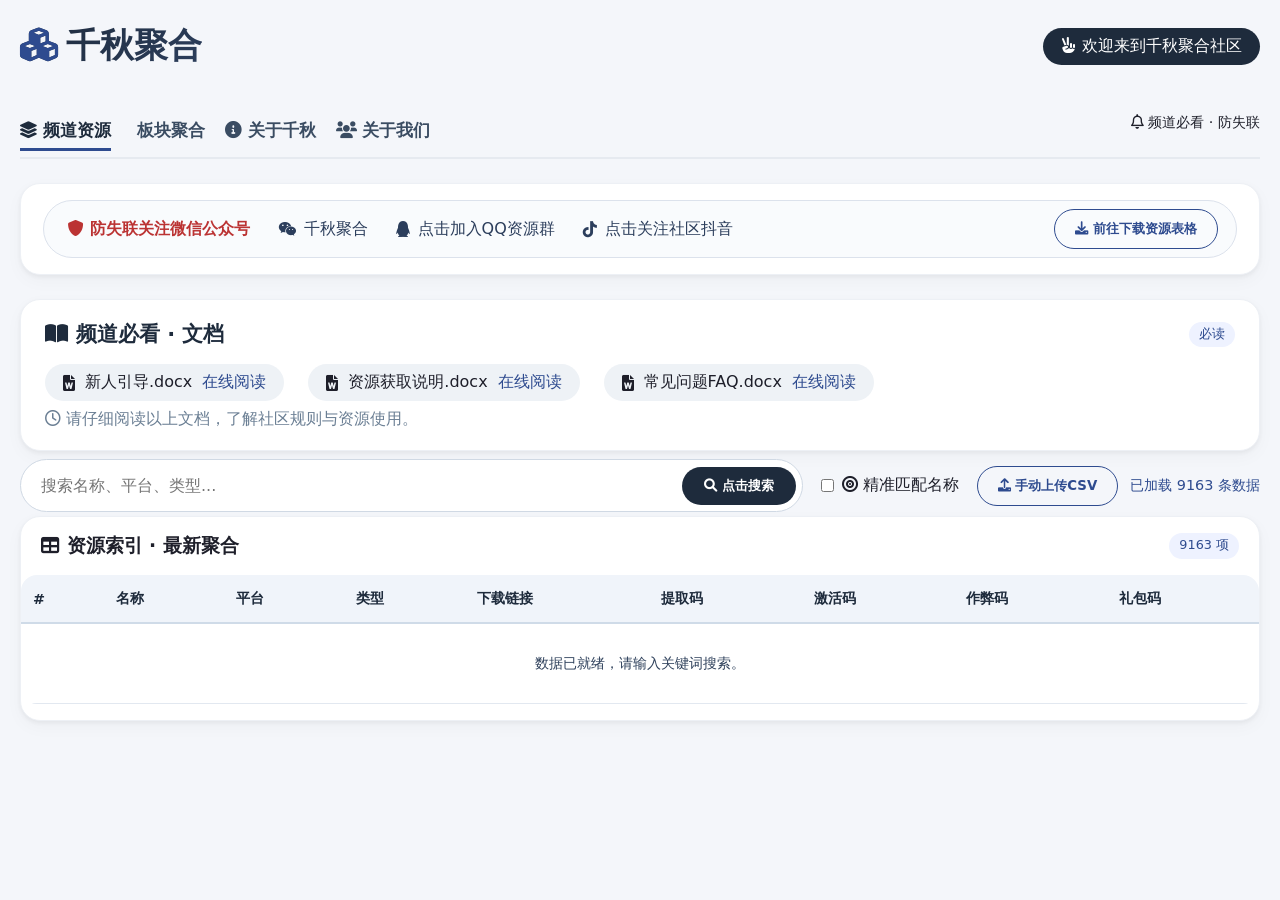
==== commit d34bf34f: "Update quick actions section in index.html" ====
--- a/index.html
+++ b/index.html
@@ -29,10 +29,21 @@
     <div class="card" style="padding: 16px 22px;">
         <div class="quick-actions">
             <span class="label"><i class="fas fa-shield-alt"></i> 防失联关注微信公众号</span>
-            <div class="quick-item"><i class="fab fa-weixin"></i> 1、千秋聚合</div>
-            <div class="quick-item"><i class="fab fa-qq"></i> 2、点击加入QQ资源群</div>
-            <div class="quick-item"><i class="fab fa-tiktok"></i> 3、点击关注社区抖音</div>
-            <button class="btn-outline" id="downloadTableBtn" style="margin-left: auto;"><i class="fas fa-download"></i> 前往下载资源表格</button>
+            <div class="quick-item">
+                <i class="fab fa-weixin"></i> 
+                <a href="https://mmbiz.qpic.cn/mmbiz_jpg/ZGrSLJ1qR1RDV3tMzpoRCicaVmxPCj29A73mD7OppMZZ16VWHlMZyQwmryt0E61GmFQCcia1ibA2E14tJibNyWl4q3wbYy3qh1ovHPoDoOkUbDc/640?wx_fmt=jpeg" target="_blank" style="color: #2c3e5c; text-decoration: none;">千秋聚合</a>
+            </div>
+            <div class="quick-item">
+                <i class="fab fa-qq"></i> 
+                <a href="https://qm.qq.com/q/VLQjvQJfu6" target="_blank" style="color: #2c3e5c; text-decoration: none;">点击加入QQ资源群</a>
+            </div>
+            <div class="quick-item">
+                <i class="fab fa-tiktok"></i> 
+                <a href="https://v.douyin.com/158Srjiq9X4/" target="_blank" style="color: #2c3e5c; text-decoration: none;">点击关注社区抖音</a>
+            </div>
+            <button class="btn-outline" id="downloadTableBtn" style="margin-left: auto;" onclick="window.open('https://yun.139.com/shareweb/#/w/i/2sNZWrfmypbim', '_blank')">
+                <i class="fas fa-download"></i> 前往下载资源表格
+            </button>
         </div>
     </div>
 
@@ -41,4 +52,4 @@
 
 <script src="js/main.js"></script>
 </body>
-</html>+</html>
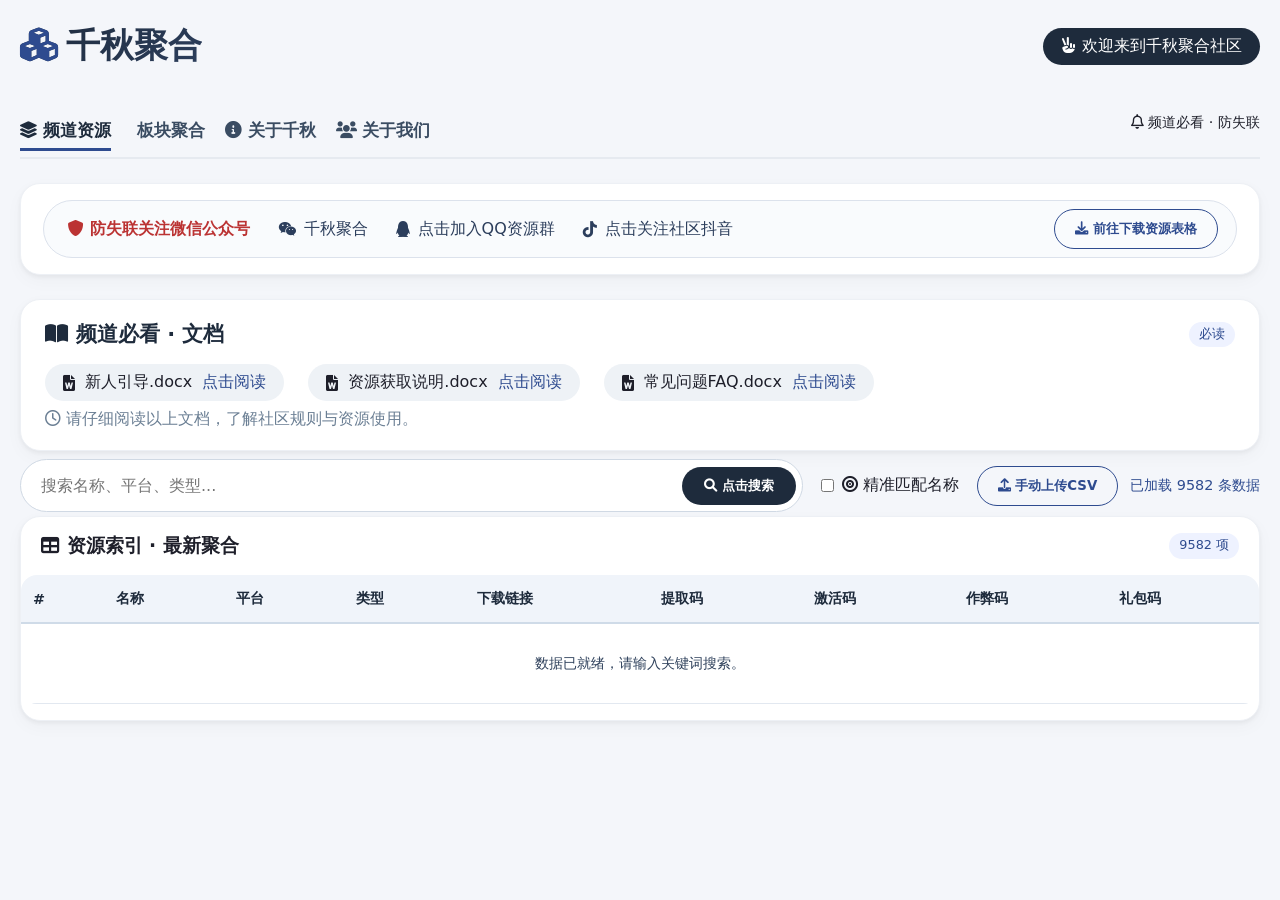
==== commit b73eab40: "qq群导肮更新" ====
--- a/index.html
+++ b/index.html
@@ -31,11 +31,11 @@
             <span class="label"><i class="fas fa-shield-alt"></i> 防失联关注微信公众号</span>
             <div class="quick-item">
                 <i class="fab fa-weixin"></i> 
-                <a href="https://mmbiz.qpic.cn/mmbiz_jpg/ZGrSLJ1qR1RDV3tMzpoRCicaVmxPCj29A73mD7OppMZZ16VWHlMZyQwmryt0E61GmFQCcia1ibA2E14tJibNyWl4q3wbYy3qh1ovHPoDoOkUbDc/640?wx_fmt=jpeg" target="_blank" style="color: #2c3e5c; text-decoration: none;">千秋聚合</a>
+                <a href="微信公众号.jpg" target="_blank" style="color: #2c3e5c; text-decoration: none;">千秋聚合</a>
             </div>
             <div class="quick-item">
                 <i class="fab fa-qq"></i> 
-                <a href="https://qm.qq.com/q/VLQjvQJfu6" target="_blank" style="color: #2c3e5c; text-decoration: none;">点击加入QQ资源群</a>
+                <a href="https://qm.qq.com/q/Dw3pC97eZG" target="_blank" style="color: #2c3e5c; text-decoration: none;">点击加入QQ资源群</a>
             </div>
             <div class="quick-item">
                 <i class="fab fa-tiktok"></i> 
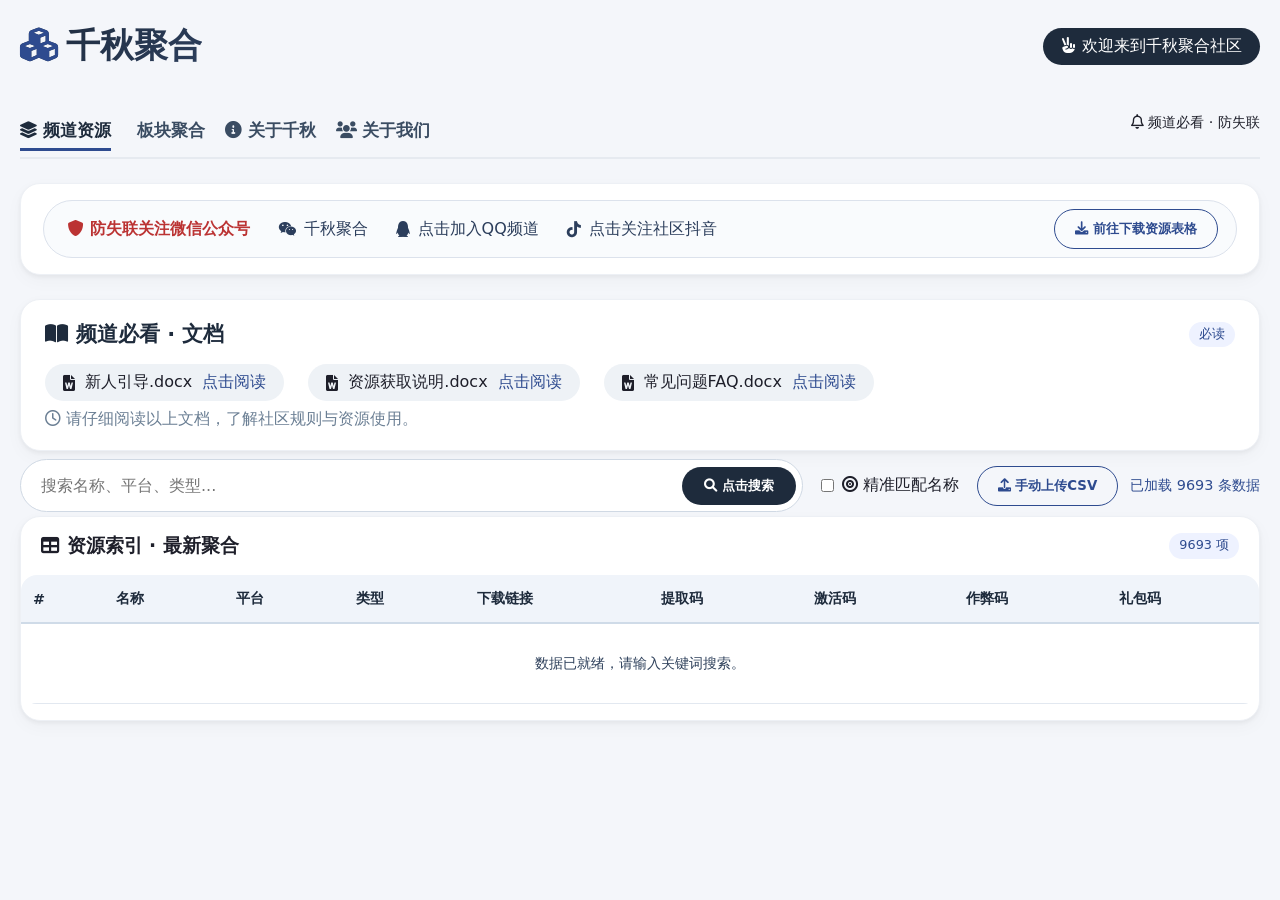
==== commit 0a1f341a: "Update index.html" ====
--- a/index.html
+++ b/index.html
@@ -35,7 +35,7 @@
             </div>
             <div class="quick-item">
                 <i class="fab fa-qq"></i> 
-                <a href="https://qm.qq.com/q/Dw3pC97eZG" target="_blank" style="color: #2c3e5c; text-decoration: none;">点击加入QQ资源群</a>
+                <a href="https://pd.qq.com/s/15v8mebeq?b=9" target="_blank" style="color: #2c3e5c; text-decoration: none;">点击加入QQ频道</a>
             </div>
             <div class="quick-item">
                 <i class="fab fa-tiktok"></i> 
